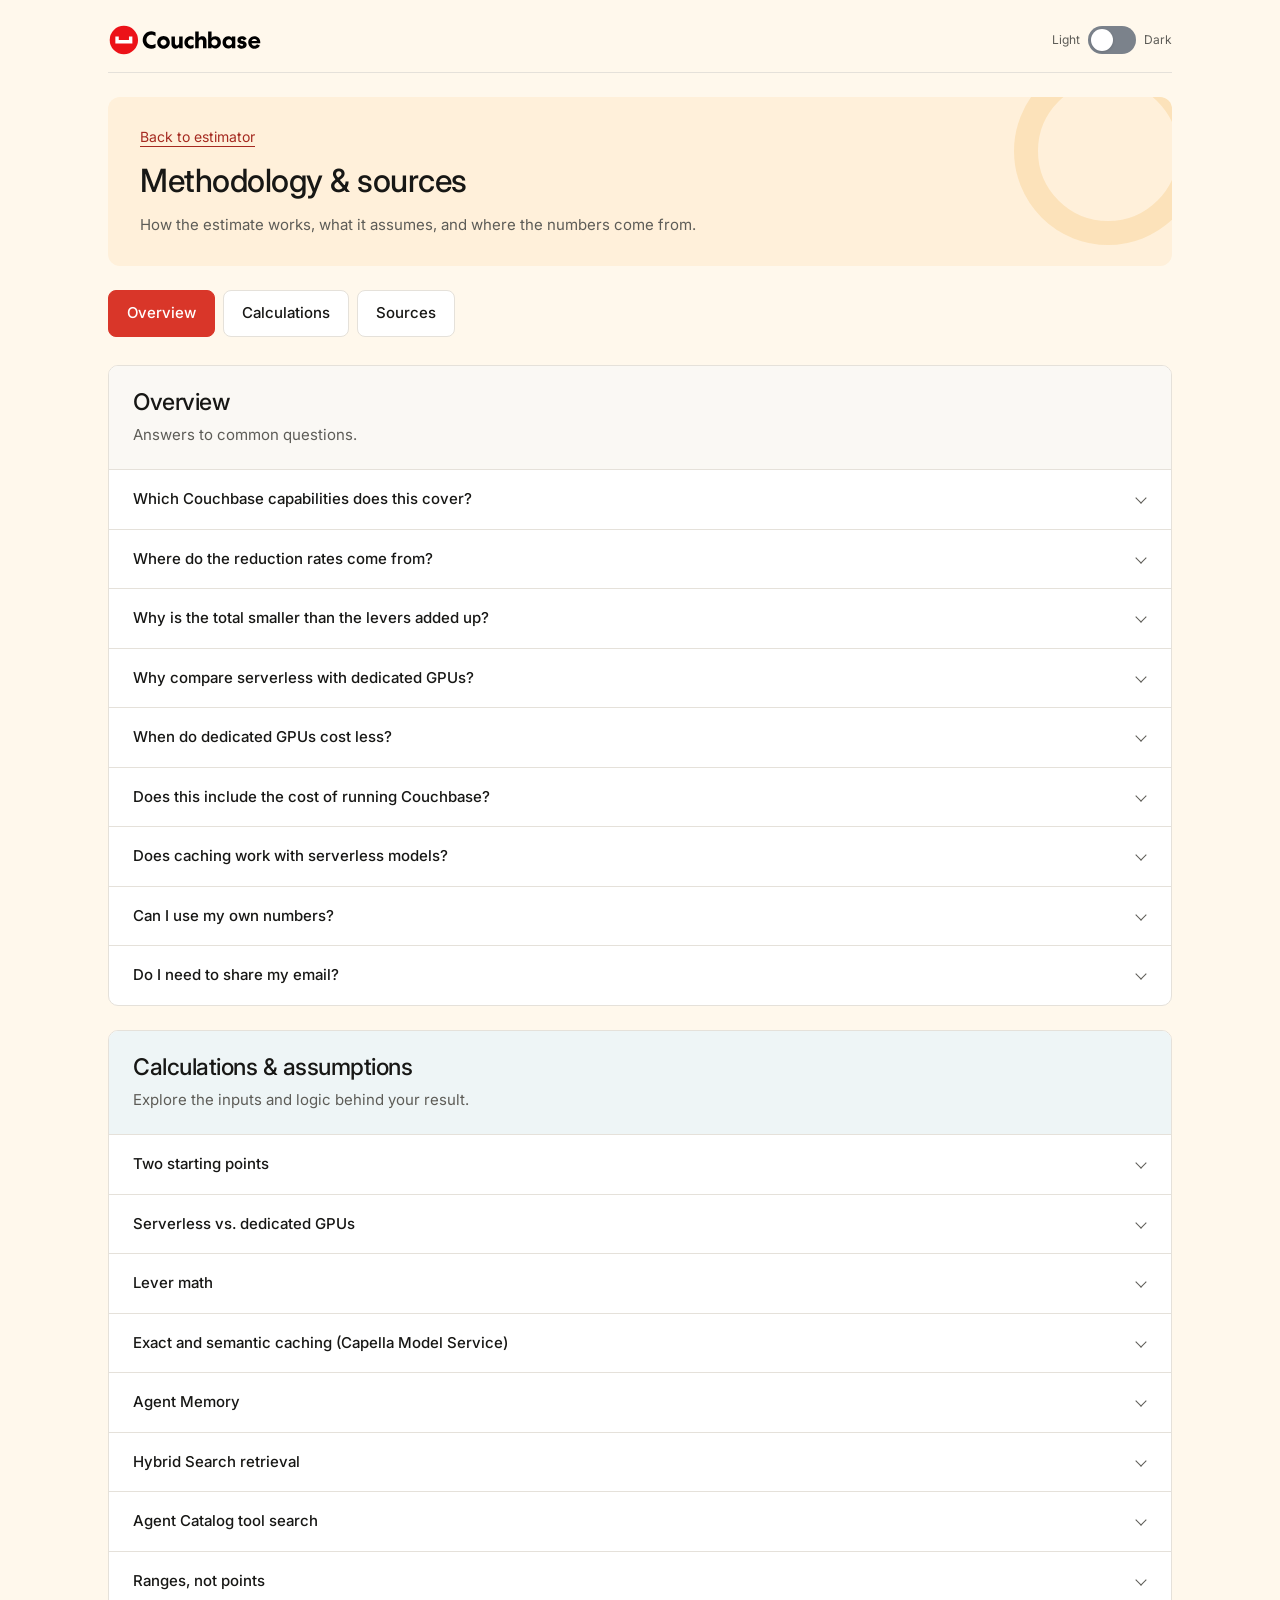
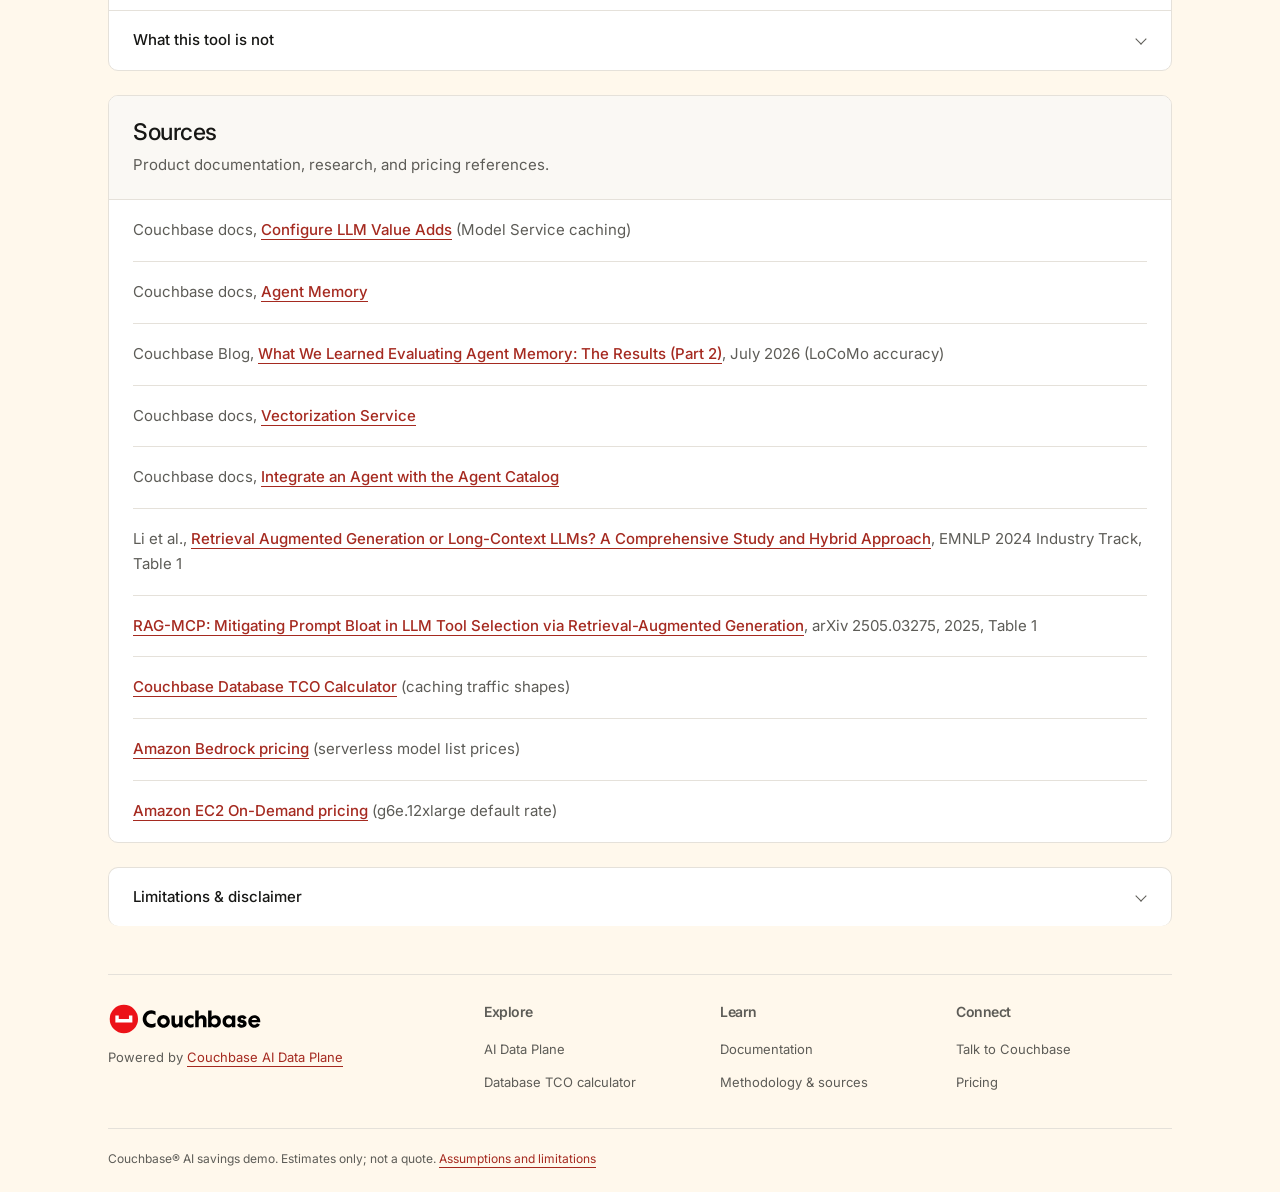
==== methodology.html @ 46c40551 "Build guided Couchbase savings calculator matching Vercel demo" ====
<!doctype html><html lang="en"><head><meta charset="utf-8"><meta name="viewport" content="width=device-width,initial-scale=1"><title>Methodology &amp; sources | Couchbase</title><link rel="icon" href="assets/couchbase-favicon.svg"><link rel="preconnect" href="https://fonts.googleapis.com"><link rel="preconnect" href="https://fonts.gstatic.com" crossorigin><link href="https://fonts.googleapis.com/css2?family=Inter:wght@400;500;600;700&display=swap" rel="stylesheet"><style>
:root{color-scheme:light;--page:#fff8ec;--surface:#fff;--subtle:#faf8f4;--ink:#171715;--muted:#5d5c57;--line:#e5e1da;--control:#b7b3ab;--link:#a52a20;--cream:#fff0da;--blue:#eef5f6;--red:#d93629;}
:root[data-theme=dark]{color-scheme:dark;--page:#151617;--surface:#212325;--subtle:#2b2e31;--ink:#f4f5f6;--muted:#c1c6cd;--line:#4c5259;--control:#717c89;--link:#ff969a;--cream:#292721;--blue:#252d31;}
*{box-sizing:border-box}html{scroll-behavior:smooth;scroll-padding-top:24px}body{margin:0;background:var(--page);color:var(--ink);font:15px/1.65 Inter,system-ui,sans-serif}button{font:inherit}a{color:var(--link);text-underline-offset:4px}a:focus-visible,button:focus-visible,summary:focus-visible{outline:2px solid var(--link);outline-offset:4px}header,main,.site-footer{max-width:1120px;margin:auto;padding:24px 28px}header{padding-bottom:0}.brand-row{display:flex;align-items:center;justify-content:space-between;gap:20px;padding-bottom:16px;border-bottom:1px solid var(--line)}.brand-logo{display:block;width:154px;height:auto}:root[data-theme=dark] .brand-logo{content:url('assets/couchbase-logo-dark.svg')}.theme-control{display:flex;align-items:center;gap:8px;font-size:12px;color:var(--muted)}.theme-toggle{width:48px;height:28px;border:0;border-radius:16px;background:#7b828b;padding:0;position:relative;cursor:pointer}.switch-thumb{position:absolute;left:3px;top:3px;width:22px;height:22px;background:white;border-radius:50%;box-shadow:0 1px 3px #0002;transition:transform 180ms}.theme-toggle[aria-checked=true]{background:var(--red)}.theme-toggle[aria-checked=true] .switch-thumb{transform:translateX(20px)}
.hero{background:var(--cream);border-radius:12px;padding:28px 32px;margin-bottom:24px;position:relative;overflow:hidden}.hero:after{content:'';position:absolute;width:140px;height:140px;border:24px solid #edac3833;border-radius:50%;right:-30px;top:-40px;pointer-events:none}h1,h2,h3{font-family:'Centra No2',Inter,sans-serif;font-weight:500;line-height:1.25;letter-spacing:-.5px}h1{font-size:32px;margin:12px 0}h2{font-size:23px;margin:0}h3{font-size:18px}p{margin:12px 0;color:var(--muted)}.hero p{margin-bottom:0;max-width:65ch}.back-link{font-size:14px}.page-nav{display:flex;gap:8px;flex-wrap:wrap;margin:0 0 28px}.page-nav a{padding:10px 18px;border:1px solid var(--line);border-radius:8px;background:var(--surface);text-decoration:none;color:var(--ink);font-weight:500}.page-nav a:hover{border-color:var(--control);background:var(--subtle)}.reference-section{border:1px solid var(--line);background:var(--surface);border-radius:10px;margin-bottom:24px;overflow:hidden;scroll-margin-top:24px}.section-heading{padding:22px 24px;background:var(--subtle);border-bottom:1px solid var(--line)}.section-heading p{margin:6px 0 0}.reference-section:nth-of-type(2) .section-heading{background:var(--blue)}details{border-bottom:1px solid var(--line)}details:last-child{border-bottom:0}summary{position:relative;list-style:none;cursor:pointer;padding:18px 52px 18px 24px;font-weight:500;line-height:1.5}summary::-webkit-details-marker{display:none}summary:after{content:'';position:absolute;right:26px;top:24px;width:7px;height:7px;border-right:1.5px solid var(--muted);border-bottom:1.5px solid var(--muted);transform:rotate(45deg)}details[open]>summary:after{transform:rotate(225deg);top:28px}details[open]>summary{color:var(--link)}details>p,.detail-body{margin:0;padding:0 24px 22px;max-width:90ch}.detail-body p:first-child{margin-top:0}.detail-body p:last-child{margin-bottom:0}code{display:block;background:var(--subtle);padding:12px 14px;border-radius:6px;margin:8px 0;font:13px/1.7 ui-monospace,monospace;overflow-wrap:anywhere}.detail-body code+br{display:none}.source-list{list-style:none;padding:0 24px;margin:0}.source-list li{padding:18px 0;border-bottom:1px solid var(--line);color:var(--muted);overflow-wrap:anywhere}.source-list li:last-child{border:0}.source-list a{font-weight:500}.limitations{background:var(--surface);border:1px solid var(--line);border-radius:10px}.site-footer{font-size:13px;color:var(--muted)}.footer-top{border-top:1px solid var(--line);padding:28px 0;display:grid;grid-template-columns:1fr 2fr;gap:32px}.footer-resources{display:grid;grid-template-columns:repeat(3,1fr);gap:20px}.footer-resources h2{font-size:14px;margin:0 0 12px;font-weight:600}.footer-resources a{display:block;padding:6px 0;text-decoration:none;color:var(--muted)}.footer-resources a:hover{color:var(--link);text-decoration:underline}.footer-legal{border-top:1px solid var(--line);padding-top:20px;font-size:12px}.skip-link{position:absolute;left:16px;top:-100px;background:var(--surface);padding:10px;z-index:5}.skip-link:focus{top:10px}
@media(max-width:600px){header,main,.site-footer{padding:20px 16px}header{padding-bottom:0}.brand-logo{width:132px}.hero{padding:24px 20px}h1{font-size:28px}.section-heading{padding:20px}summary{padding-left:20px}details>p,.detail-body{padding-left:20px;padding-right:20px}.source-list{padding:0 20px}.footer-top{grid-template-columns:1fr}.footer-resources{gap:12px}.page-nav a{padding:9px 12px}.theme-control{gap:6px;font-size:11px}}
@media(prefers-reduced-motion:reduce){html{scroll-behavior:auto}.switch-thumb{transition:none}}

.page-nav a[aria-current="location"]{background:var(--red);border-color:var(--red);color:#fff;}
.page-nav a{transition:background-color 180ms,color 180ms,border-color 180ms;}
summary::after{transition:transform 220ms ease,top 220ms ease;}
details[open]>summary{background:var(--subtle);}
summary{transition:background-color 180ms,color 180ms;}
@media(prefers-reduced-motion:reduce){summary,summary::after,.page-nav a{transition:none;}}
</style></head><body><a class="skip-link" href="#reference">Skip to content</a><header><div class="brand-row"><a href="https://www.couchbase.com/" aria-label="Couchbase website"><img class="brand-logo" src="assets/couchbase-logo.svg" alt="Couchbase" width="154" height="32"></a><div class="theme-control"><span aria-hidden="true">Light</span><button id="themeToggle" class="theme-toggle" role="switch" aria-checked="false" aria-label="Dark mode"><span class="switch-thumb"></span></button><span aria-hidden="true">Dark</span></div></div></header><main id="reference"><div class="hero"><a class="back-link" href="index.html">Back to estimator</a><h1>Methodology &amp; sources</h1><p>How the estimate works, what it assumes, and where the numbers come from.</p></div><nav class="page-nav" aria-label="Reference sections"><a href="#overview">Overview</a><a href="#calculations">Calculations</a><a href="#sources">Sources</a></nav><section class="reference-section" id="overview"><div class="section-heading"><h2>Overview</h2><p>Answers to common questions.</p></div><details>
            <summary>Which Couchbase capabilities does this cover?</summary>
            <p>Serverless models in Capella Model Service, billed by the token, plus four token levers from the Couchbase AI Data Plane&trade;: exact and semantic caching in Model Service, Agent Memory, Hybrid Search with the Vectorization Service, and Agent Catalog tool search. Each lever links to its documentation.</p>
          </details><details>
            <summary>Where do the reduction rates come from?</summary>
            <p>Caching ranges come from the traffic shape you pick and match the Couchbase Database TCO Calculator. The Agent Memory range is Couchbase's result on the standard LoCoMo benchmark. Retrieval and tool search use figures from published research on the same techniques, so they are not Couchbase benchmarks. Every source is listed in the methodology notes.</p>
          </details><details>
            <summary>Why is the total smaller than the levers added up?</summary>
            <p>The levers overlap. One request can miss the cache, carry agent memory, retrieve documents, and call tools all at once. The estimator combines the levers so each one only acts on the spend the others leave behind. This is an assumed overlap, not measured token deduplication. Actual effects may overlap more or less. Modeled savings cannot exceed your model bill.</p>
          </details><details>
            <summary>Why compare serverless with dedicated GPUs?</summary>
            <p>A GPU fleet sized for your peak costs the same every hour, busy or idle. Serverless models in Capella Model Service bill per token through Amazon Bedrock, with nothing to pay while your deployment is idle. Token savings also depend on it: on a fixed fleet, sending fewer tokens frees capacity but doesn't change the invoice unless you shrink the fleet.</p>
          </details><details>
            <summary>When do dedicated GPUs cost less?</summary>
            <p>When traffic is steady and high enough to keep the fleet busy most hours. The estimator shows that case plainly instead of hiding it. Capella Model Service offers both options: serverless models billed by the token, and provisioned GPUs billed by the node-hour.</p>
          </details><details>
            <summary>Does this include the cost of running Couchbase?</summary>
            <p>No. It estimates the model spend you could avoid. It does not net out Capella, embedding model, or Search Service costs, and semantic caching uses some compute of its own. It also leaves out the engineering time to run a GPU fleet. For infrastructure and staffing costs, use the <a href="https://www.couchbase.com/database-tco-calculator/" target="_blank" rel="noopener">Couchbase Database TCO Calculator</a>.</p>
          </details><details>
            <summary>Does caching work with serverless models?</summary>
            <p>Yes. Exact and semantic caching are available when you deploy serverless models in Capella Model Service. The cache is stored in a Capella operational cluster, and semantic caching needs an embedding model deployed alongside it.</p>
          </details><details>
            <summary>Can I use my own numbers?</summary>
            <p>Yes. Every input is editable, including GPU rates and model prices. Open "Edit assumptions" to replace any lever default with a rate you've measured. The estimate is only as good as those inputs.</p>
          </details><details>
            <summary>Do I need to share my email?</summary>
            <p>No. The estimate runs in your browser and nothing you enter is sent anywhere.</p>
          </details></section><section class="reference-section" id="calculations"><div class="section-heading"><h2>Calculations &amp; assumptions</h2><p>Explore the inputs and logic behind your result.</p></div><details><summary>Two starting points</summary><div class="detail-body">
          <p>If you pay per token, the estimator starts from your current monthly token spend. If you run dedicated GPUs, it first prices the same traffic on a serverless model, then applies the levers to that serverless bill. Token savings only lower a bill that is charged per token.</p>

          </div></details><details><summary>Serverless vs. dedicated GPUs</summary><div class="detail-body">
          <p><code>dedicated GPUs per year = instances &times; hourly rate &times; hours per month &times; 12</code><br>
          <code>serverless per year = requests per month &times; 12 &times; (input tokens &times; input price + output tokens &times; output price) &divide; 1,000,000</code><br>
          <code>total savings = (dedicated &minus; serverless) + lever savings on the serverless bill</code></p>
          <p>The default fleet is two g6e.12xlarge instances (4&times; NVIDIA L40S each) at the 1-year reserved rate for US East, running all month. The default traffic is a placeholder for you to replace. The break-even figure shows the monthly request volume at which serverless and the fleet cost the same, using only your inputs. Model prices are Amazon Bedrock on-demand list prices for US regions, checked November 2026. Capella Model Service bills serverless models in Capella Credits, and credit consumption varies with then-current Amazon Bedrock rates, so check the rates shown when you deploy before relying on a figure. The comparison assumes the serverless model you pick meets your quality bar and that your fleet can serve the traffic you enter. Reserved presets use the listed reserved rate and 730 billed hours per month; on-demand and custom pricing use your entered billed hours. The comparison excludes engineering time to run a fleet. When the fleet costs less, the estimator says so.</p>

          </div></details><details><summary>Lever math</summary><div class="detail-body">
          <p>Prompt-reduction savings on their own are: <code>annual input spend &times; workload share &times; reduction rate</code>. Caching applies to the full bill using the cache-eligible share and hit rate. Input and output costs are tracked separately: caching reduces both, while memory, retrieval, and tool search reduce input costs only. Within each cost portion, reductions are combined multiplicatively, not added. The per-token path uses your editable input-cost share; the GPU path derives it from your input/output token counts and prices. Low and high ends are calculated separately.</p>

          </div></details><details><summary>Exact and semantic caching (Capella Model Service)</summary><div class="detail-body">
          <p>A cache hit is a model call you don't pay for. Capella Model Service stores prompt-response pairs in a Capella operational cluster and matches new prompts by exact text or, with semantic caching, by meaning, so a paraphrased question can still hit. Caching is available for serverless models billed by the token. How often that happens depends on two properties of your traffic: how much of it is cache-eligible, and how often the cache hits within that slice. The four traffic shapes and their ranges match the Couchbase Database TCO Calculator.</p>
          <p>Caching ranges depend on the traffic shape selected in the estimator.</p>

          </div></details><details><summary>Agent Memory</summary><div class="detail-body">
          <p>On the standard LoCoMo benchmark, Agent Memory cuts token usage by 33-45% compared to leading agent memory alternatives. The estimator applies that range to the share of input spend you assign to multi-turn agent conversations. Your result depends on how your agents handle context today and on what they write to memory. Benchmark result as of October 2026.</p>
          <p>Fewer tokens only help if answers stay accurate, so accuracy is worth checking too. On the same benchmark, Agent Memory scores 82.3% (LLM score). The Couchbase engineering team published its test setup and results, including the design trade-offs it made for accuracy, in <a href="https://www.couchbase.com/blog/what-we-learned-evaluating-agent-memorythe-results-part-2/" target="_blank" rel="noopener">What We Learned Evaluating Agent Memory</a>.</p>

          </div></details><details><summary>Hybrid Search retrieval</summary><div class="detail-body">
          <p>Published research (Li et al., EMNLP 2024) compared retrieval with long-context prompting across GPT-4o, GPT-3.5-Turbo, and Gemini-1.5-Pro. A retrieval-first approach used 38% to 61% of the long-context token count with comparable answer quality, a 39-62% reduction. Pure retrieval used even fewer tokens but gave up some accuracy, so the estimator uses the more conservative figure. Couchbase Hybrid Search and the Vectorization Service provide the retrieval layer. The figure is the paper's, not a Couchbase benchmark.</p>

          </div></details><details><summary>Agent Catalog tool search</summary><div class="detail-body">
          <p>RAG-MCP (2025) tested the pattern of retrieving only the relevant tools before the model sees the prompt. On an MCP stress test, average prompt tokens fell from 2,134 to 1,084 per query, about 49%, and tool-selection accuracy rose from 13.6% to 43.1%. Agent Catalog provides the same step through semantic search over your published tools and prompts. This is one study on one model, so treat it as a starting point and replace it with your own measurement when you have one.</p>

          </div></details><details><summary>Ranges, not points</summary><div class="detail-body">
          <p>Most levers show a low&ndash;high range because the source rates are ranges and because your spend has its own variance. Tighten the range by setting share of spend and reduction rates to what you know about your workload.</p>

          </div></details><details><summary>What this tool is not</summary><div class="detail-body">
          <p>For per-token spend, it is a top-down estimate against your current bill, not a bottom-up token model. For a GPU fleet there is no token bill to start from, so it prices your traffic bottom-up from the requests and token counts you enter. Either way it is meant to start a discovery conversation, not replace one. It does not include the cost of Couchbase products, other infrastructure, or staff time.</p>

          </div></details></section><section class="reference-section" id="sources"><div class="section-heading"><h2>Sources</h2><p>Product documentation, research, and pricing references.</p></div><ul class="source-list">
            <li>Couchbase docs, <a href="https://docs.couchbase.com/ai/build/model-service/configure-value-adds.html" target="_blank" rel="noopener">Configure LLM Value Adds</a> (Model Service caching)</li>
            <li>Couchbase docs, <a href="https://docs.couchbase.com/ai/build/agent-memory/about-agent-mem.html" target="_blank" rel="noopener">Agent Memory</a></li>
            <li>Couchbase Blog, <a href="https://www.couchbase.com/blog/what-we-learned-evaluating-agent-memorythe-results-part-2/" target="_blank" rel="noopener">What We Learned Evaluating Agent Memory: The Results (Part 2)</a>, July 2026 (LoCoMo accuracy)</li>
            <li>Couchbase docs, <a href="https://docs.couchbase.com/ai/build/vectorization-service/data-processing.html" target="_blank" rel="noopener">Vectorization Service</a></li>
            <li>Couchbase docs, <a href="https://docs.couchbase.com/ai/build/integrate-agent-with-catalog.html" target="_blank" rel="noopener">Integrate an Agent with the Agent Catalog</a></li>
            <li>Li et al., <a href="https://arxiv.org/abs/2407.16833" target="_blank" rel="noopener">Retrieval Augmented Generation or Long-Context LLMs? A Comprehensive Study and Hybrid Approach</a>, EMNLP 2024 Industry Track, Table 1</li>
            <li><a href="https://arxiv.org/abs/2505.03275" target="_blank" rel="noopener">RAG-MCP: Mitigating Prompt Bloat in LLM Tool Selection via Retrieval-Augmented Generation</a>, arXiv 2505.03275, 2025, Table 1</li>
            <li><a href="https://www.couchbase.com/database-tco-calculator/" target="_blank" rel="noopener">Couchbase Database TCO Calculator</a> (caching traffic shapes)</li>
            <li><a href="https://aws.amazon.com/bedrock/pricing/" target="_blank" rel="noopener">Amazon Bedrock pricing</a> (serverless model list prices)</li>
            <li><a href="https://aws.amazon.com/ec2/pricing/on-demand/" target="_blank" rel="noopener">Amazon EC2 On-Demand pricing</a> (g6e.12xlarge default rate)</li>
          </ul></section><details class="limitations"><summary>Limitations &amp; disclaimer</summary><div class="detail-body"><p><strong>Disclaimer.</strong> This tool provides directional, illustrative estimates only and is not a quote, offer, or guarantee of savings, pricing, or performance. It is intended to support evaluation and discovery conversations, not as the sole basis for a purchasing decision.</p>
          <p>The Agent Memory range reflects Couchbase results on the standard LoCoMo benchmark as of October 2026. Retrieval and tool search figures come from third-party published research and were not produced by Couchbase. Caching ranges are workload assumptions. GPU rates and model prices are list prices that change over time, and Capella Credit consumption for serverless models varies with then-current Amazon Bedrock rates. Actual savings depend on your workload, data, model choices, and agent behavior, and may differ materially from the estimates shown. Estimates do not include the cost of Couchbase products or other infrastructure. This tool does not constitute financial, legal, procurement, or professional advice. Couchbase makes no warranty, express or implied, as to the accuracy or completeness of the information provided and disclaims liability for decisions made in reliance on it.</p>
        </div></details></main>  <footer class="site-footer">
    <div class="footer-top"><div class="footer-identity"><img class="brand-logo" src="assets/couchbase-logo.svg" alt="Couchbase" width="154" height="32"><p>Powered by <a href="https://www.couchbase.com/products/ai-data-plane/" target="_blank" rel="noopener">Couchbase AI Data Plane</a></p></div>
    <nav aria-label="Couchbase resources" class="footer-resources">
      <div><h2>Explore</h2><a href="https://www.couchbase.com/products/ai-data-plane/" target="_blank" rel="noopener">AI Data Plane</a><a href="https://www.couchbase.com/database-tco-calculator/" target="_blank" rel="noopener">Database TCO calculator</a></div>
      <div><h2>Learn</h2><a href="https://docs.couchbase.com/ai/get-started/intro.html" target="_blank" rel="noopener">Documentation</a><a href="methodology.html" target="_blank" rel="noopener">Methodology &amp; sources</a></div>
      <div><h2>Connect</h2><a href="https://www.couchbase.com/contact/" target="_blank" rel="noopener">Talk to Couchbase</a><a href="https://www.couchbase.com/pricing/" target="_blank" rel="noopener">Pricing</a></div>
    </nav></div><div class="footer-legal">Couchbase® AI savings demo. Estimates only; not a quote. <a href="methodology.html" target="_blank" rel="noopener">Assumptions and limitations</a></div>
  </footer><script>const toggle=document.getElementById('themeToggle');function setTheme(theme){document.documentElement.dataset.theme=theme;toggle.setAttribute('aria-checked',String(theme==='dark'));}let saved;try{saved=localStorage.getItem('couchbase-estimator-theme');}catch{}setTheme(saved==='dark'||saved==='light'?saved:matchMedia('(prefers-color-scheme:dark)').matches?'dark':'light');toggle.addEventListener('click',()=>{const theme=document.documentElement.dataset.theme==='dark'?'light':'dark';setTheme(theme);try{localStorage.setItem('couchbase-estimator-theme',theme);}catch{}});window.addEventListener('storage',event=>{if(event.key==='couchbase-estimator-theme'&&['light','dark'].includes(event.newValue))setTheme(event.newValue);});
function updateSection(){
 const hash=['#overview','#calculations','#sources'].includes(location.hash)?location.hash:'#overview';
 document.querySelectorAll('.page-nav a').forEach(link=>{if(link.hash===hash)link.setAttribute('aria-current','location');else link.removeAttribute('aria-current');});
}
updateSection();window.addEventListener('hashchange',updateSection);
const reduced=matchMedia('(prefers-reduced-motion:reduce)');
document.querySelectorAll('details').forEach(detail=>{
 const summary=detail.querySelector('summary');let animation=null;let targetOpen=detail.open;
 summary.addEventListener('click',event=>{
  if(reduced.matches)return;
  event.preventDefault();
  const start=detail.getBoundingClientRect().height;
  if(animation){animation.cancel();animation=null;}
  targetOpen=!targetOpen;
  detail.style.height='';detail.style.overflow='hidden';
  detail.open=true;
  const end=targetOpen?detail.getBoundingClientRect().height:summary.getBoundingClientRect().height+parseFloat(getComputedStyle(detail).borderTopWidth||0)+parseFloat(getComputedStyle(detail).borderBottomWidth||0);
  animation=detail.animate([{height:start+'px'},{height:end+'px'}],{duration:260,easing:'cubic-bezier(.22,1,.36,1)'});
  animation.onfinish=()=>{detail.open=targetOpen;detail.style.height='';detail.style.overflow='';animation=null;};
 });
 detail.addEventListener('toggle',()=>{if(!animation)targetOpen=detail.open;});
 reduced.addEventListener('change',()=>{if(reduced.matches&&animation){animation.cancel();animation=null;detail.open=targetOpen;detail.style.height='';detail.style.overflow='';}});
});
</script></body></html>
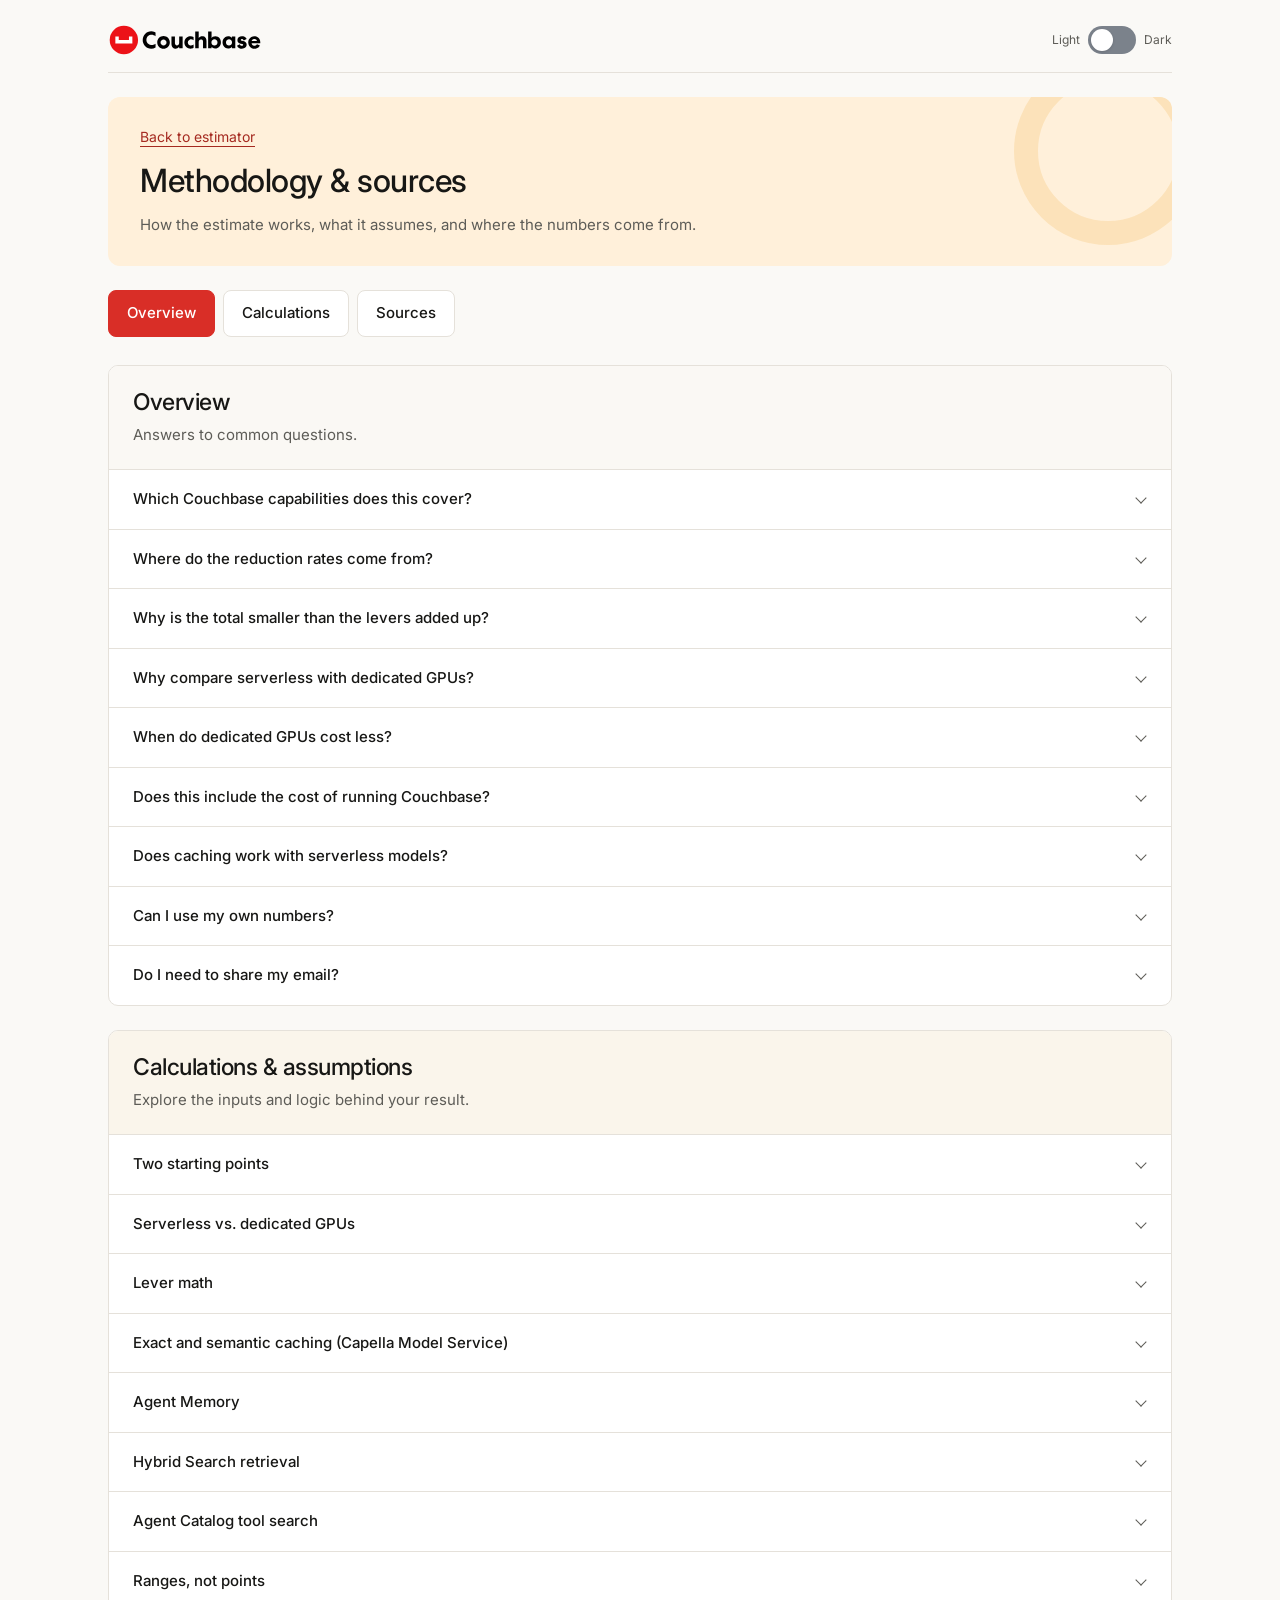
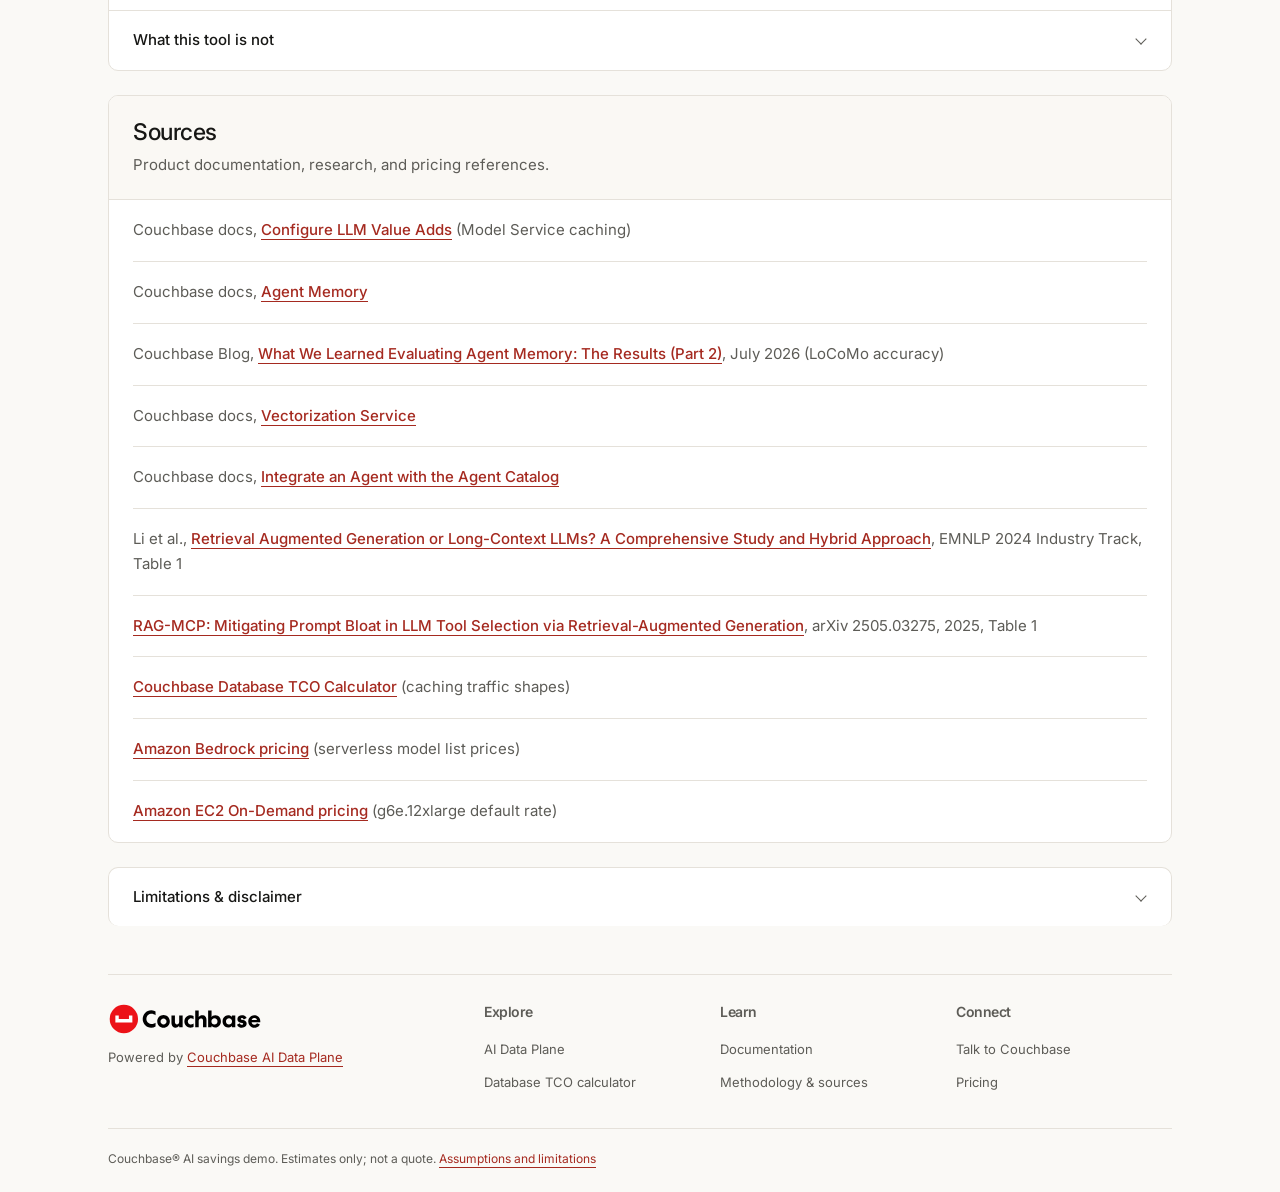
==== commit 84fc6add: "Align calculator styling with Couchbase TCO design" ====
--- a/methodology.html
+++ b/methodology.html
@@ -1,5 +1,5 @@
-<!doctype html><html lang="en"><head><meta charset="utf-8"><meta name="viewport" content="width=device-width,initial-scale=1"><title>Methodology &amp; sources | Couchbase</title><link rel="icon" href="assets/couchbase-favicon.svg"><link rel="preconnect" href="https://fonts.googleapis.com"><link rel="preconnect" href="https://fonts.gstatic.com" crossorigin><link href="https://fonts.googleapis.com/css2?family=Inter:wght@400;500;600;700&display=swap" rel="stylesheet"><style>
-:root{color-scheme:light;--page:#fff8ec;--surface:#fff;--subtle:#faf8f4;--ink:#171715;--muted:#5d5c57;--line:#e5e1da;--control:#b7b3ab;--link:#a52a20;--cream:#fff0da;--blue:#eef5f6;--red:#d93629;}
+<!doctype html><html lang="en"><head><meta charset="utf-8"><meta name="viewport" content="width=device-width,initial-scale=1"><title>Methodology &amp; sources | Couchbase</title><link rel="icon" href="assets/couchbase-favicon.svg?v=2"><link rel="preconnect" href="https://fonts.googleapis.com"><link rel="preconnect" href="https://fonts.gstatic.com" crossorigin><link href="https://fonts.googleapis.com/css2?family=Inter:wght@400;500;600;700&display=swap" rel="stylesheet"><style>
+:root{color-scheme:light;--page:#faf9f6;--surface:#fff;--subtle:#faf8f4;--ink:#171715;--muted:#5d5c57;--line:#e5e1da;--control:#b7b3ab;--link:#a52a20;--cream:#fff0da;--blue:#faf5eb;--red:#d92e27;}
 :root[data-theme=dark]{color-scheme:dark;--page:#151617;--surface:#212325;--subtle:#2b2e31;--ink:#f4f5f6;--muted:#c1c6cd;--line:#4c5259;--control:#717c89;--link:#ff969a;--cream:#292721;--blue:#252d31;}
 *{box-sizing:border-box}html{scroll-behavior:smooth;scroll-padding-top:24px}body{margin:0;background:var(--page);color:var(--ink);font:15px/1.65 Inter,system-ui,sans-serif}button{font:inherit}a{color:var(--link);text-underline-offset:4px}a:focus-visible,button:focus-visible,summary:focus-visible{outline:2px solid var(--link);outline-offset:4px}header,main,.site-footer{max-width:1120px;margin:auto;padding:24px 28px}header{padding-bottom:0}.brand-row{display:flex;align-items:center;justify-content:space-between;gap:20px;padding-bottom:16px;border-bottom:1px solid var(--line)}.brand-logo{display:block;width:154px;height:auto}:root[data-theme=dark] .brand-logo{content:url('assets/couchbase-logo-dark.svg')}.theme-control{display:flex;align-items:center;gap:8px;font-size:12px;color:var(--muted)}.theme-toggle{width:48px;height:28px;border:0;border-radius:16px;background:#7b828b;padding:0;position:relative;cursor:pointer}.switch-thumb{position:absolute;left:3px;top:3px;width:22px;height:22px;background:white;border-radius:50%;box-shadow:0 1px 3px #0002;transition:transform 180ms}.theme-toggle[aria-checked=true]{background:var(--red)}.theme-toggle[aria-checked=true] .switch-thumb{transform:translateX(20px)}
 .hero{background:var(--cream);border-radius:12px;padding:28px 32px;margin-bottom:24px;position:relative;overflow:hidden}.hero:after{content:'';position:absolute;width:140px;height:140px;border:24px solid #edac3833;border-radius:50%;right:-30px;top:-40px;pointer-events:none}h1,h2,h3{font-family:'Centra No2',Inter,sans-serif;font-weight:500;line-height:1.25;letter-spacing:-.5px}h1{font-size:32px;margin:12px 0}h2{font-size:23px;margin:0}h3{font-size:18px}p{margin:12px 0;color:var(--muted)}.hero p{margin-bottom:0;max-width:65ch}.back-link{font-size:14px}.page-nav{display:flex;gap:8px;flex-wrap:wrap;margin:0 0 28px}.page-nav a{padding:10px 18px;border:1px solid var(--line);border-radius:8px;background:var(--surface);text-decoration:none;color:var(--ink);font-weight:500}.page-nav a:hover{border-color:var(--control);background:var(--subtle)}.reference-section{border:1px solid var(--line);background:var(--surface);border-radius:10px;margin-bottom:24px;overflow:hidden;scroll-margin-top:24px}.section-heading{padding:22px 24px;background:var(--subtle);border-bottom:1px solid var(--line)}.section-heading p{margin:6px 0 0}.reference-section:nth-of-type(2) .section-heading{background:var(--blue)}details{border-bottom:1px solid var(--line)}details:last-child{border-bottom:0}summary{position:relative;list-style:none;cursor:pointer;padding:18px 52px 18px 24px;font-weight:500;line-height:1.5}summary::-webkit-details-marker{display:none}summary:after{content:'';position:absolute;right:26px;top:24px;width:7px;height:7px;border-right:1.5px solid var(--muted);border-bottom:1.5px solid var(--muted);transform:rotate(45deg)}details[open]>summary:after{transform:rotate(225deg);top:28px}details[open]>summary{color:var(--link)}details>p,.detail-body{margin:0;padding:0 24px 22px;max-width:90ch}.detail-body p:first-child{margin-top:0}.detail-body p:last-child{margin-bottom:0}code{display:block;background:var(--subtle);padding:12px 14px;border-radius:6px;margin:8px 0;font:13px/1.7 ui-monospace,monospace;overflow-wrap:anywhere}.detail-body code+br{display:none}.source-list{list-style:none;padding:0 24px;margin:0}.source-list li{padding:18px 0;border-bottom:1px solid var(--line);color:var(--muted);overflow-wrap:anywhere}.source-list li:last-child{border:0}.source-list a{font-weight:500}.limitations{background:var(--surface);border:1px solid var(--line);border-radius:10px}.site-footer{font-size:13px;color:var(--muted)}.footer-top{border-top:1px solid var(--line);padding:28px 0;display:grid;grid-template-columns:1fr 2fr;gap:32px}.footer-resources{display:grid;grid-template-columns:repeat(3,1fr);gap:20px}.footer-resources h2{font-size:14px;margin:0 0 12px;font-weight:600}.footer-resources a{display:block;padding:6px 0;text-decoration:none;color:var(--muted)}.footer-resources a:hover{color:var(--link);text-decoration:underline}.footer-legal{border-top:1px solid var(--line);padding-top:20px;font-size:12px}.skip-link{position:absolute;left:16px;top:-100px;background:var(--surface);padding:10px;z-index:5}.skip-link:focus{top:10px}
